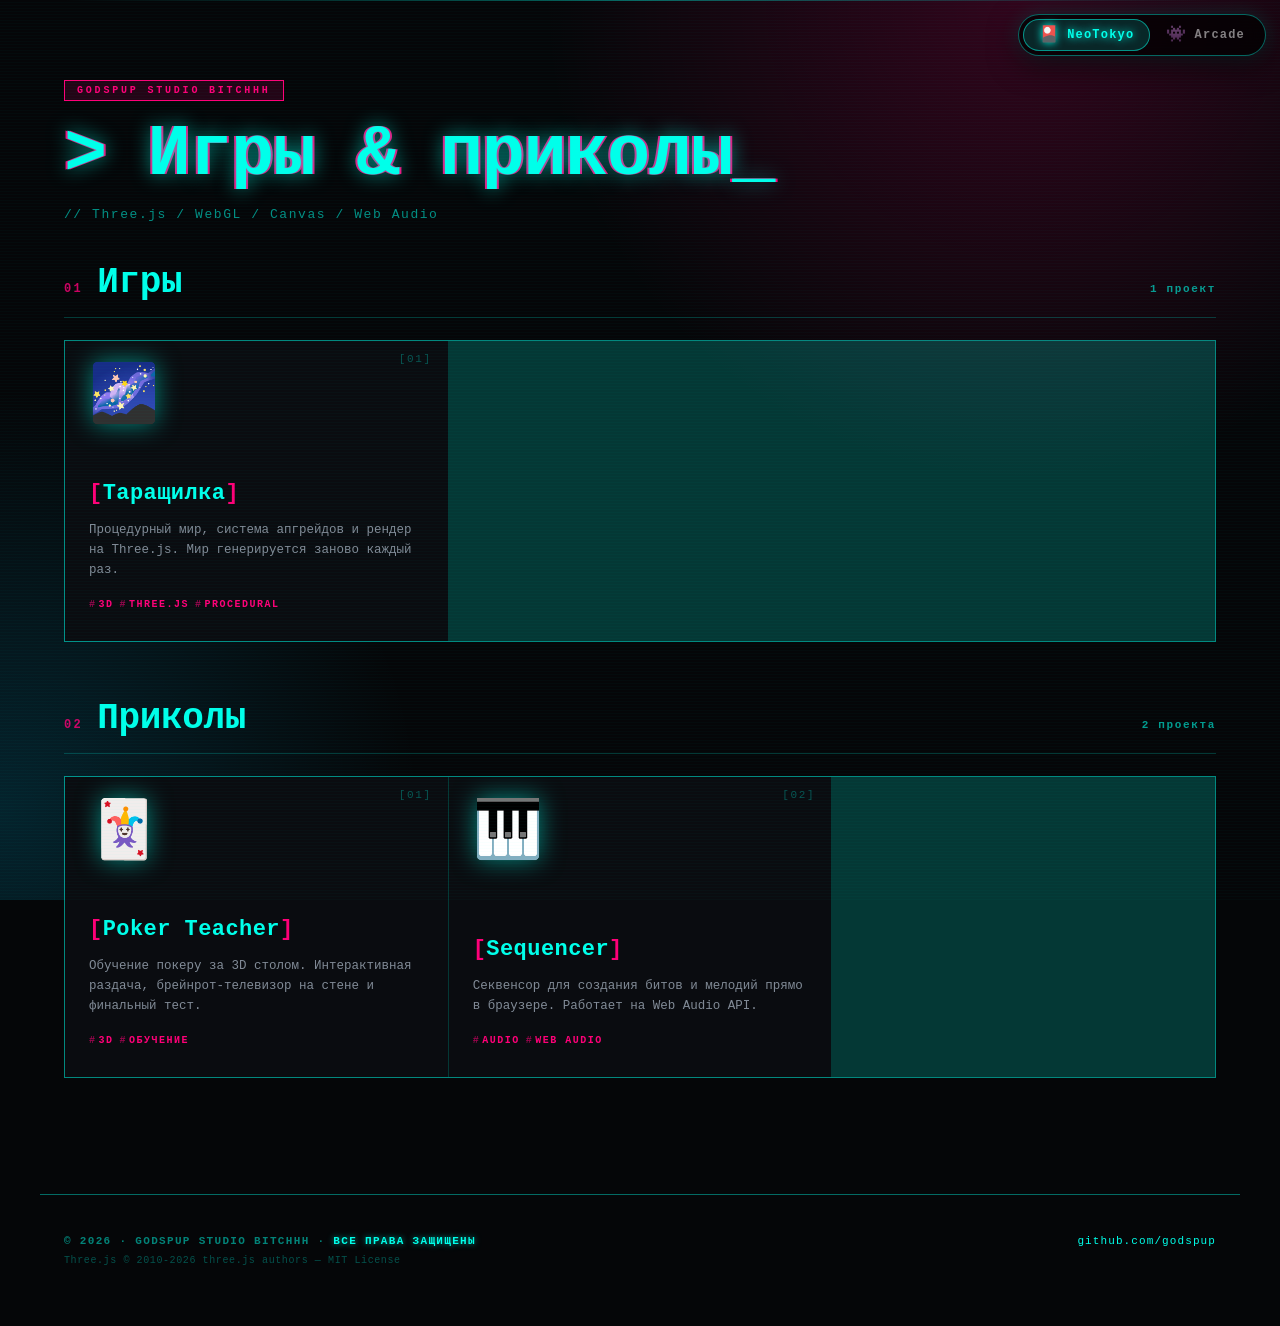
==== index.html @ 1c0fc73b "initial commit" ====
<!DOCTYPE html>
<html lang="ru" data-theme="neotokyo">
<head>
<meta charset="UTF-8">
<meta name="viewport" content="width=device-width,initial-scale=1,maximum-scale=1,user-scalable=no">
<title>godspup studio bitchhh</title>
<link rel="icon" href="data:image/svg+xml,<svg xmlns=%22http://www.w3.org/2000/svg%22 viewBox=%220 0 100 100%22><text y=%22.9em%22 font-size=%2290%22>🎴</text></svg>">
<style>
  *{margin:0;padding:0;box-sizing:border-box;-webkit-tap-highlight-color:transparent}

  :root{
    --nt-bg:#050608;
    --nt-fg:#d0e0f0;
    --nt-cyan:#00ffea;
    --nt-pink:#ff0078;
    --nt-card:#0a0c10;
    --nt-card-hi:#0e1018;
    --nt-line:rgba(0,255,234,.2);
    --nt-line-strong:rgba(0,255,234,.4);

    --arc-bg:#0a001a;
    --arc-fg:#ffffff;
    --arc-yellow:#ffdd00;
    --arc-pink:#ff0080;
    --arc-cyan:#00ffff;
    --arc-card:#0a001a;
  }

  html,body{
    min-height:100vh;
    overflow-x:hidden;
    font-family:'Courier New',Courier,monospace;
    transition:background .5s ease,color .5s ease;
  }

  /* ═══ THEME SWITCH ═══ */
  .theme-switch{
    position:fixed;
    top:14px;right:14px;
    z-index:9999;
    display:flex;
    gap:0;
    padding:4px;
    border-radius:100px;
    background:rgba(0,0,0,.75);
    backdrop-filter:blur(16px);
    -webkit-backdrop-filter:blur(16px);
    border:1px solid rgba(255,255,255,.15);
    box-shadow:0 8px 30px rgba(0,0,0,.5);
    transition:border-color .4s, box-shadow .4s;
  }
  [data-theme="neotokyo"] .theme-switch{
    border-color:rgba(0,255,234,.4);
    box-shadow:0 8px 30px rgba(0,0,0,.6),0 0 20px rgba(0,255,234,.15);
  }
  [data-theme="arcade"] .theme-switch{
    border-color:rgba(255,221,0,.5);
    box-shadow:0 8px 30px rgba(0,0,0,.6),0 0 20px rgba(255,221,0,.2);
  }
  .theme-opt{
    padding:8px 14px;
    background:transparent;
    border:none;
    border-radius:100px;
    color:rgba(255,255,255,.5);
    font-family:inherit;
    font-size:12px;
    font-weight:800;
    letter-spacing:.1em;
    cursor:pointer;
    display:flex;
    align-items:center;
    gap:7px;
    transition:all .25s;
    white-space:nowrap;
  }
  .theme-opt .ico{
    font-size:16px;line-height:1;
    display:inline-block;
    transition:transform .3s;
  }
  .theme-opt:hover .ico{transform:scale(1.2) rotate(-8deg)}
  .theme-opt .lbl{display:none}
  @media (min-width:520px){
    .theme-opt .lbl{display:inline}
    .theme-opt{padding:8px 16px}
  }
  .theme-opt:hover{color:#fff}
  [data-theme="neotokyo"] .theme-opt.active{
    background:rgba(0,255,234,.15);
    color:var(--nt-cyan);
    text-shadow:0 0 8px var(--nt-cyan);
    box-shadow:inset 0 0 0 1px rgba(0,255,234,.5);
  }
  [data-theme="arcade"] .theme-opt.active{
    background:rgba(255,221,0,.15);
    color:var(--arc-yellow);
    text-shadow:0 0 8px var(--arc-yellow);
    box-shadow:inset 0 0 0 1px rgba(255,221,0,.5);
  }

  /* ═══ DECORATIVE LAYERS ═══ */
  .scanlines{
    position:fixed;inset:0;pointer-events:none;z-index:100;
    opacity:0;transition:opacity .5s;
  }
  [data-theme="neotokyo"] .scanlines{
    opacity:1;
    background-image:repeating-linear-gradient(0deg,
      rgba(0,255,234,.025) 0, rgba(0,255,234,.025) 1px,
      transparent 1px, transparent 3px);
  }
  [data-theme="arcade"] .scanlines{
    opacity:1;
    background-image:repeating-linear-gradient(0deg,
      rgba(0,0,0,.28) 0, rgba(0,0,0,.28) 1px,
      transparent 1px, transparent 3px);
    mix-blend-mode:multiply;
  }
  .vignette{
    position:fixed;inset:0;pointer-events:none;z-index:99;
    opacity:0;transition:opacity .5s;
  }
  [data-theme="arcade"] .vignette{
    opacity:1;
    background:radial-gradient(ellipse at center,transparent 40%,rgba(0,0,0,.7) 100%);
  }

  /* ═══ BODY THEMES ═══ */
  [data-theme="neotokyo"] body{
    background:var(--nt-bg);
    color:var(--nt-fg);
    background-image:
      radial-gradient(circle 800px at 80% 0%, rgba(255,0,120,.18), transparent 60%),
      radial-gradient(circle 700px at 0% 90%, rgba(0,200,255,.15), transparent 60%);
    background-attachment:fixed;
  }
  [data-theme="arcade"] body{
    background:var(--arc-bg);
    color:var(--arc-fg);
    background-image:
      radial-gradient(circle 600px at 20% 10%, rgba(255,0,128,.25), transparent 55%),
      radial-gradient(circle 500px at 80% 80%, rgba(0,255,255,.2), transparent 55%);
    background-attachment:fixed;
  }

  /* ═══ HEADER ═══ */
  .site-header{
    padding:80px 24px 40px;
    max-width:1200px;
    margin:0 auto;
    position:relative;
    z-index:2;
  }

  .kicker{
    display:inline-block;
    padding:4px 12px;
    margin-bottom:18px;
    font-size:10px;
    letter-spacing:.28em;
    font-weight:900;
    text-transform:uppercase;
    transition:all .3s;
  }
  [data-theme="neotokyo"] .kicker{
    background:rgba(255,0,120,.12);
    border:1px solid var(--nt-pink);
    color:var(--nt-pink);
    animation:ntKickerPulse .4s linear infinite;
  }
  @keyframes ntKickerPulse{
    0%,100%{
      color:#ff0078;
      background:rgba(255,0,120,.12);
      border-color:#ff0078;
      box-shadow:0 0 6px rgba(255,0,120,.3), inset 0 0 4px rgba(255,0,120,.15);
      text-shadow:0 0 4px rgba(255,0,120,.6);
    }
    50%{
      color:#ff55bb;
      background:rgba(255,0,120,.28);
      border-color:#ff55bb;
      box-shadow:0 0 20px rgba(255,0,120,.8), 0 0 40px rgba(255,0,120,.4), inset 0 0 10px rgba(255,0,120,.5);
      text-shadow:0 0 12px rgba(255,0,120,1), 0 0 20px rgba(255,85,187,.8);
    }
  }
  [data-theme="arcade"] .kicker{
    background:var(--arc-pink);
    border:none;
    color:#fff;
    box-shadow:0 0 20px var(--arc-pink);
    animation:arcBlink 1s steps(2) infinite;
  }
  @keyframes arcBlink{50%{opacity:.35}}

  .site-title{
    font-family:'Courier New',Courier,monospace;
    font-weight:900;
    line-height:1;
    letter-spacing:-.02em;
    margin-bottom:16px;
    transition:all .4s;
  }
  [data-theme="neotokyo"] .site-title{
    font-size:clamp(34px,8vw,72px);
    color:var(--nt-cyan);
    text-shadow:
      0 0 20px rgba(0,255,234,.6),
      2px 0 0 var(--nt-pink),
      -2px 0 0 var(--nt-pink);
  }
  [data-theme="neotokyo"] .site-title::before{content:'> '}
  [data-theme="neotokyo"] .site-title::after{content:'_';animation:ntBlink .8s steps(1) infinite}
  @keyframes ntBlink{50%{opacity:0}}

  [data-theme="arcade"] .site-title{
    font-size:clamp(32px,8vw,68px);
    color:var(--arc-yellow);
    text-transform:uppercase;
    text-shadow:
      0 0 12px var(--arc-yellow),
      0 0 32px #ff6600,
      3px 3px 0 var(--arc-pink);
    letter-spacing:.01em;
  }

  .sub-nt, .sub-arc{
    font-size:13px;
    transition:opacity .3s;
  }
  .sub-nt{
    color:rgba(0,255,234,.55);
    letter-spacing:.12em;
  }
  .sub-nt::before{content:'// '}
  .sub-arc{
    display:inline-block;
    padding:6px 16px;
    background:var(--arc-pink);
    color:#fff;
    font-size:11px;
    font-weight:900;
    letter-spacing:.3em;
    text-transform:uppercase;
    box-shadow:0 0 20px var(--arc-pink);
    animation:arcBlink 1s steps(2) infinite;
  }
  [data-theme="neotokyo"] .sub-arc{display:none}
  [data-theme="arcade"] .sub-nt{display:none}

  [data-theme="arcade"] .site-header::before{
    content:'★ ★ ★';
    display:block;
    font-size:22px;
    color:var(--arc-yellow);
    letter-spacing:18px;
    margin-bottom:20px;
    text-shadow:0 0 20px var(--arc-yellow);
    animation:arcStars 3s ease-in-out infinite;
  }
  @keyframes arcStars{
    0%,100%{opacity:1}
    45%,55%{opacity:.65}
    50%{opacity:.3}
  }
  [data-theme="neotokyo"] .site-header::before{
    content:'';
    position:absolute;
    top:0;left:24px;right:24px;
    height:1px;
    background:linear-gradient(90deg,transparent,var(--nt-cyan),transparent);
    opacity:.4;
  }

  /* ═══ MAIN ═══ */
  .site-main{
    max-width:1200px;
    margin:0 auto;
    padding:0 24px 60px;
    position:relative;
    z-index:2;
  }

  /* ═══ SECTION HEAD ═══ */
  .games-section{
    margin-bottom:56px;
  }
  .section-head{
    display:flex;
    align-items:baseline;
    gap:14px;
    margin-bottom:22px;
    padding-bottom:14px;
    transition:border-color .4s;
  }
  [data-theme="neotokyo"] .section-head{
    border-bottom:1px solid var(--nt-line);
  }
  [data-theme="arcade"] .section-head{
    border-bottom:2px dashed rgba(255,221,0,.4);
  }
  .section-num{
    font-size:12px;
    font-weight:900;
    letter-spacing:.2em;
    transition:all .4s;
  }
  [data-theme="neotokyo"] .section-num{
    color:var(--nt-pink);
    opacity:.8;
  }
  [data-theme="arcade"] .section-num{
    color:var(--arc-cyan);
    text-shadow:0 0 6px var(--arc-cyan);
  }
  .section-title{
    font-family:'Courier New',monospace;
    font-size:clamp(22px,4.5vw,36px);
    font-weight:900;
    letter-spacing:-.01em;
    margin:0;
    transition:all .4s;
  }
  [data-theme="neotokyo"] .section-title{
    color:var(--nt-cyan);
  }
  [data-theme="arcade"] .section-title{
    color:var(--arc-yellow);
    text-transform:uppercase;
    text-shadow:0 0 8px var(--arc-yellow),2px 2px 0 var(--arc-pink);
  }
  .section-count{
    margin-left:auto;
    font-size:11px;
    font-weight:900;
    letter-spacing:.15em;
    opacity:.6;
    transition:all .4s;
  }
  [data-theme="neotokyo"] .section-count{color:var(--nt-cyan)}
  [data-theme="arcade"] .section-count{color:var(--arc-yellow)}

  /* ═══ GRID ═══ */
  .games-grid{
    display:grid;
    transition:gap .3s;
  }
  [data-theme="neotokyo"] .games-grid{
    grid-template-columns:repeat(auto-fill,minmax(320px,1fr));
    gap:1px;
    background:var(--nt-line);
    border:1px solid var(--nt-line-strong);
  }
  [data-theme="arcade"] .games-grid{
    grid-template-columns:repeat(auto-fill,minmax(300px,1fr));
    gap:22px;
  }

  /* ═══ GAME CARD ═══ */
  .game-card{
    text-decoration:none;
    color:inherit;
    display:block;
    position:relative;
    transition:all .3s;
    min-height:300px;
    overflow:hidden;
  }
  [data-theme="neotokyo"] .game-card{
    background:var(--nt-card);
    padding:0;
  }
  [data-theme="neotokyo"] .game-card:hover{
    background:var(--nt-card-hi);
  }

  [data-theme="arcade"] .game-card{
    padding:4px;
    background:linear-gradient(145deg,
      #ff0080,
      #00ffff,
      #ffdd00,
      #00ffff,
      #ff0080);
    border-radius:4px;
    box-shadow:
      0 0 30px rgba(255,0,128,.5),
      0 10px 30px rgba(0,0,0,.6);
    min-height:auto;
  }
  [data-theme="arcade"] .game-card:hover{
    animation:arcShake .3s infinite;
    box-shadow:
      0 0 50px rgba(255,0,128,.8),
      0 10px 40px rgba(0,0,0,.7);
  }
  @keyframes arcShake{
    0%,100%{transform:translate(0,0)}
    25%{transform:translate(-1px,1px)}
    50%{transform:translate(1px,-1px)}
    75%{transform:translate(-1px,-1px)}
  }

  .card-body{
    display:flex;
    flex-direction:column;
    gap:14px;
    min-height:300px;
    position:relative;
    overflow:hidden;
  }
  [data-theme="neotokyo"] .card-body{
    padding:28px 24px;
    background:transparent;
  }
  [data-theme="neotokyo"] .card-body::before{
    content:attr(data-num);
    position:absolute;
    top:12px;right:16px;
    font-size:11px;
    color:rgba(0,255,234,.3);
    letter-spacing:.15em;
  }
  [data-theme="neotokyo"] .card-body::after{
    content:'';
    position:absolute;
    bottom:0;left:0;
    height:2px;
    width:0;
    background:linear-gradient(90deg,var(--nt-cyan),var(--nt-pink));
    transition:width .4s cubic-bezier(.4,0,.2,1);
  }
  [data-theme="neotokyo"] .game-card:hover .card-body::after{
    width:100%;
  }

  [data-theme="arcade"] .card-body{
    padding:24px;
    background:var(--arc-card);
    border-radius:2px;
    min-height:280px;
  }
  [data-theme="arcade"] .card-body::before{
    content:'';
    position:absolute;
    top:0;left:0;right:0;
    height:2px;
    background:linear-gradient(90deg,transparent,var(--arc-yellow),transparent);
    animation:arcScan 3s linear infinite;
  }
  @keyframes arcScan{
    0%{transform:translateX(-100%)}
    100%{transform:translateX(100%)}
  }

  .card-emoji{
    font-size:56px;
    line-height:1;
    transition:all .3s;
  }
  [data-theme="neotokyo"] .card-emoji{
    filter:drop-shadow(0 0 12px rgba(0,255,234,.5));
  }
  [data-theme="neotokyo"] .game-card:hover .card-emoji{
    transform:scale(1.15) rotate(-6deg);
    filter:drop-shadow(0 0 22px rgba(0,255,234,.9));
  }
  [data-theme="arcade"] .card-emoji{
    filter:drop-shadow(0 0 15px #ff0080) drop-shadow(0 0 30px #ff0080);
  }
  [data-theme="arcade"] .game-card:hover .card-emoji{
    transform:scale(1.15) rotate(6deg);
  }

  .card-title{
    font-weight:900;
    line-height:1.1;
    letter-spacing:-.01em;
    margin-top:auto;
    transition:all .3s;
  }
  [data-theme="neotokyo"] .card-title{
    font-size:22px;
    color:var(--nt-cyan);
    letter-spacing:.02em;
  }
  [data-theme="neotokyo"] .card-title::before{content:'[';color:var(--nt-pink)}
  [data-theme="neotokyo"] .card-title::after{content:']';color:var(--nt-pink)}

  [data-theme="arcade"] .card-title{
    font-size:22px;
    color:var(--arc-yellow);
    text-transform:uppercase;
    letter-spacing:.03em;
    text-shadow:0 0 8px var(--arc-yellow),2px 2px 0 var(--arc-pink);
  }

  .card-desc{
    font-size:12.5px;
    line-height:1.6;
    transition:color .3s;
  }
  [data-theme="neotokyo"] .card-desc{
    color:rgba(208,224,240,.6);
  }
  [data-theme="arcade"] .card-desc{
    color:rgba(255,255,255,.75);
  }

  .card-tags{
    display:flex;
    gap:6px;
    flex-wrap:wrap;
    margin-top:2px;
  }
  .card-tag{
    font-size:10px;
    font-weight:700;
    letter-spacing:.12em;
    text-transform:uppercase;
    padding:3px 9px;
    transition:all .3s;
  }
  [data-theme="neotokyo"] .card-tag{
    color:var(--nt-pink);
    background:transparent;
    border:none;
    padding:3px 0;
    letter-spacing:.15em;
  }
  [data-theme="neotokyo"] .card-tag::before{content:'#';opacity:.6;margin-right:2px}

  [data-theme="arcade"] .card-tag{
    color:var(--arc-cyan);
    background:transparent;
    border:2px solid var(--arc-cyan);
    text-shadow:0 0 6px var(--arc-cyan);
    box-shadow:0 0 8px rgba(0,255,255,.4);
  }

  /* ═══ FOOTER ═══ */
  .site-footer{
    max-width:1200px;
    margin:0 auto;
    padding:40px 24px 60px;
    display:flex;
    justify-content:space-between;
    flex-wrap:wrap;
    gap:20px;
    font-size:11px;
    letter-spacing:.1em;
    position:relative;
    z-index:2;
    transition:all .4s;
  }
  .footer-left{
    display:flex;
    flex-direction:column;
    gap:8px;
  }
  .footer-copy{
    font-weight:800;
    text-transform:uppercase;
    letter-spacing:.12em;
  }
  .footer-copy strong{
    font-weight:900;
    transition:all .4s;
  }
  .footer-attrib{
    font-size:10px;
    letter-spacing:.06em;
    opacity:.6;
    text-transform:none;
    font-weight:400;
  }
  .footer-right a{
    text-decoration:none;
    transition:all .2s;
  }

  [data-theme="neotokyo"] .site-footer{
    border-top:1px solid var(--nt-line-strong);
    color:rgba(0,255,234,.5);
  }
  [data-theme="neotokyo"] .footer-copy strong{
    color:var(--nt-cyan);
    text-shadow:0 0 6px rgba(0,255,234,.6);
  }
  [data-theme="neotokyo"] .footer-right a{
    color:var(--nt-cyan);
  }
  [data-theme="neotokyo"] .footer-right a:hover{
    text-shadow:0 0 10px var(--nt-cyan);
  }

  [data-theme="arcade"] .site-footer{
    border-top:1px solid rgba(255,221,0,.3);
    color:rgba(255,255,255,.45);
    padding-bottom:80px;
    text-transform:uppercase;
    font-weight:700;
    letter-spacing:.15em;
  }
  [data-theme="arcade"] .footer-copy strong{
    color:var(--arc-yellow);
    text-shadow:0 0 8px var(--arc-yellow);
  }
  [data-theme="arcade"] .footer-attrib{
    text-transform:none;
    letter-spacing:.05em;
  }
  [data-theme="arcade"] .footer-right a{
    color:var(--arc-yellow);
    text-shadow:0 0 8px var(--arc-yellow);
  }

  /* ═══ RESPONSIVE ═══ */
  @media (max-width:520px){
    .site-header{padding:70px 18px 30px}
    .site-main{padding:0 18px 50px}
    .site-footer{padding:32px 18px 50px}
    [data-theme="arcade"] .site-header::before{font-size:18px;letter-spacing:14px}
    .card-emoji{font-size:48px}
    .card-title{font-size:20px}
    [data-theme="arcade"] .site-title{font-size:28px}
    [data-theme="neotokyo"] .site-title{font-size:30px}
  }
</style>
</head>
<body>

<div class="theme-switch" id="themeSwitch">
  <button class="theme-opt active" data-theme="neotokyo">
    <span class="ico">🎴</span><span class="lbl">NeoTokyo</span>
  </button>
  <button class="theme-opt" data-theme="arcade">
    <span class="ico">👾</span><span class="lbl">Arcade</span>
  </button>
</div>

<div class="scanlines"></div>
<div class="vignette"></div>

<header class="site-header">
  <div class="kicker">godspup studio bitchhh</div>
  <h1 class="site-title">Игры &amp; приколы</h1>
  <div class="sub-nt">Three.js / WebGL / Canvas / Web Audio</div>
  <div class="sub-arc">↯ insert coin ↯</div>
</header>

<main class="site-main">
  <section class="games-section">
    <div class="section-head">
      <span class="section-num">01</span>
      <h2 class="section-title">Игры</h2>
      <span class="section-count">1 проект</span>
    </div>
    <div class="games-grid" id="gamesGrid"></div>
  </section>

  <section class="games-section">
    <div class="section-head">
      <span class="section-num">02</span>
      <h2 class="section-title">Приколы</h2>
      <span class="section-count">2 проекта</span>
    </div>
    <div class="games-grid" id="pranksGrid"></div>
  </section>
</main>

<footer class="site-footer">
  <div class="footer-left">
    <div class="footer-copy">© 2026 · godspup studio bitchhh · <strong>Все права защищены</strong></div>
    <div class="footer-attrib">Three.js © 2010-2026 three.js authors — MIT License</div>
  </div>
  <div class="footer-right">
    <a href="https://github.com/godspup" target="_blank">github.com/godspup</a>
  </div>
</footer>

<script>
const GAMES_LIST = [
  {
    title: 'Таращилка',
    desc: 'Процедурный мир, система апгрейдов и рендер на Three.js. Мир генерируется заново каждый раз.',
    url: 'games/taraschilka/index.html',
    emoji: '🌌',
    tags: ['3D','Three.js','Procedural'],
  },
];

const PRANKS_LIST = [
  {
    title: 'Poker Teacher',
    desc: 'Обучение покеру за 3D столом. Интерактивная раздача, брейнрот-телевизор на стене и финальный тест.',
    url: 'lols/pokerteacher/pokerteacher.html',
    emoji: '🃏',
    tags: ['3D','Обучение'],
  },
  {
    title: 'Sequencer',
    desc: 'Секвенсор для создания битов и мелодий прямо в браузере. Работает на Web Audio API.',
    url: 'lols/sequencer/sequencer.html',
    emoji: '🎹',
    tags: ['Audio','Web Audio'],
  },
];

function renderCards(list){
  return list.map((g, i) => {
    const num = String(i + 1).padStart(2, '0');
    return `
      <a class="game-card" href="${g.url}">
        <div class="card-body" data-num="[${num}]">
          <div class="card-emoji">${g.emoji}</div>
          <div class="card-title">${g.title}</div>
          <div class="card-desc">${g.desc}</div>
          <div class="card-tags">
            ${g.tags.map(t => `<span class="card-tag">${t}</span>`).join('')}
          </div>
        </div>
      </a>
    `;
  }).join('');
}

document.getElementById('gamesGrid').innerHTML = renderCards(GAMES_LIST);
document.getElementById('pranksGrid').innerHTML = renderCards(PRANKS_LIST);

const root = document.documentElement;
const themeBtns = document.querySelectorAll('.theme-opt');
const favicon = document.querySelector('link[rel="icon"]');

const FAVICONS = {
  neotokyo: '🎴',
  arcade: '👾',
};

function setTheme(theme){
  root.setAttribute('data-theme', theme);
  themeBtns.forEach(b => b.classList.toggle('active', b.dataset.theme === theme));

  const ico = FAVICONS[theme] || '🎮';
  favicon.href = `data:image/svg+xml,<svg xmlns=%22http://www.w3.org/2000/svg%22 viewBox=%220 0 100 100%22><text y=%22.9em%22 font-size=%2290%22>${ico}</text></svg>`;

  let meta = document.querySelector('meta[name="theme-color"]');
  if (!meta){
    meta = document.createElement('meta');
    meta.name = 'theme-color';
    document.head.appendChild(meta);
  }
  meta.content = theme === 'arcade' ? '#0a001a' : '#050608';

  try { localStorage.setItem('hub-theme', theme); } catch(e){}
}

themeBtns.forEach(btn => {
  btn.addEventListener('click', () => setTheme(btn.dataset.theme));
});

try {
  const saved = localStorage.getItem('hub-theme');
  if (saved && FAVICONS[saved]) setTheme(saved);
  else setTheme('neotokyo');
} catch(e){
  setTheme('neotokyo');
}
</script>
</body>
</html>
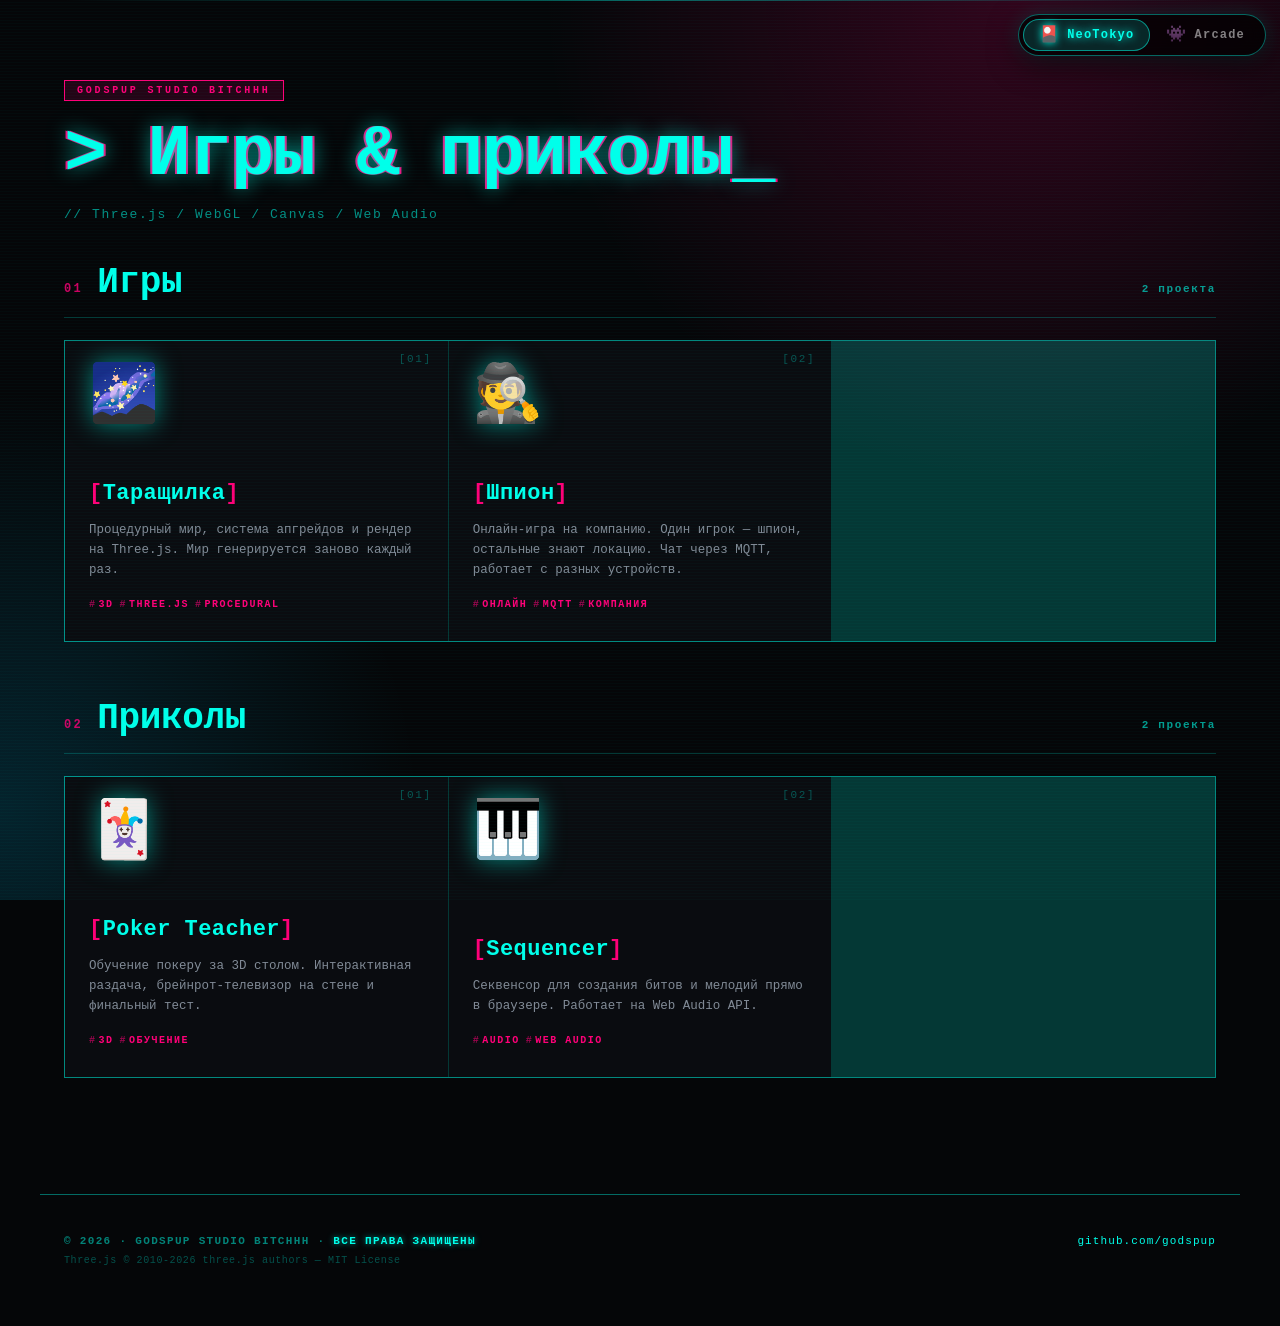
==== commit de07981d: "[STUDIO] шпион в хабе" ====
--- a/index.html
+++ b/index.html
@@ -655,7 +655,7 @@
     <div class="section-head">
       <span class="section-num">01</span>
       <h2 class="section-title">Игры</h2>
-      <span class="section-count">1 проект</span>
+      <span class="section-count">2 проекта</span>
     </div>
     <div class="games-grid" id="gamesGrid"></div>
   </section>
@@ -688,6 +688,13 @@
     url: 'games/taraschilka/index.html',
     emoji: '🌌',
     tags: ['3D','Three.js','Procedural'],
+  },
+  {
+    title: 'Шпион',
+    desc: 'Онлайн-игра на компанию. Один игрок — шпион, остальные знают локацию. Чат через MQTT, работает с разных устройств.',
+    url: 'games/spygame/spygame.html',
+    emoji: '🕵️',
+    tags: ['Онлайн','MQTT','Компания'],
   },
 ];
 
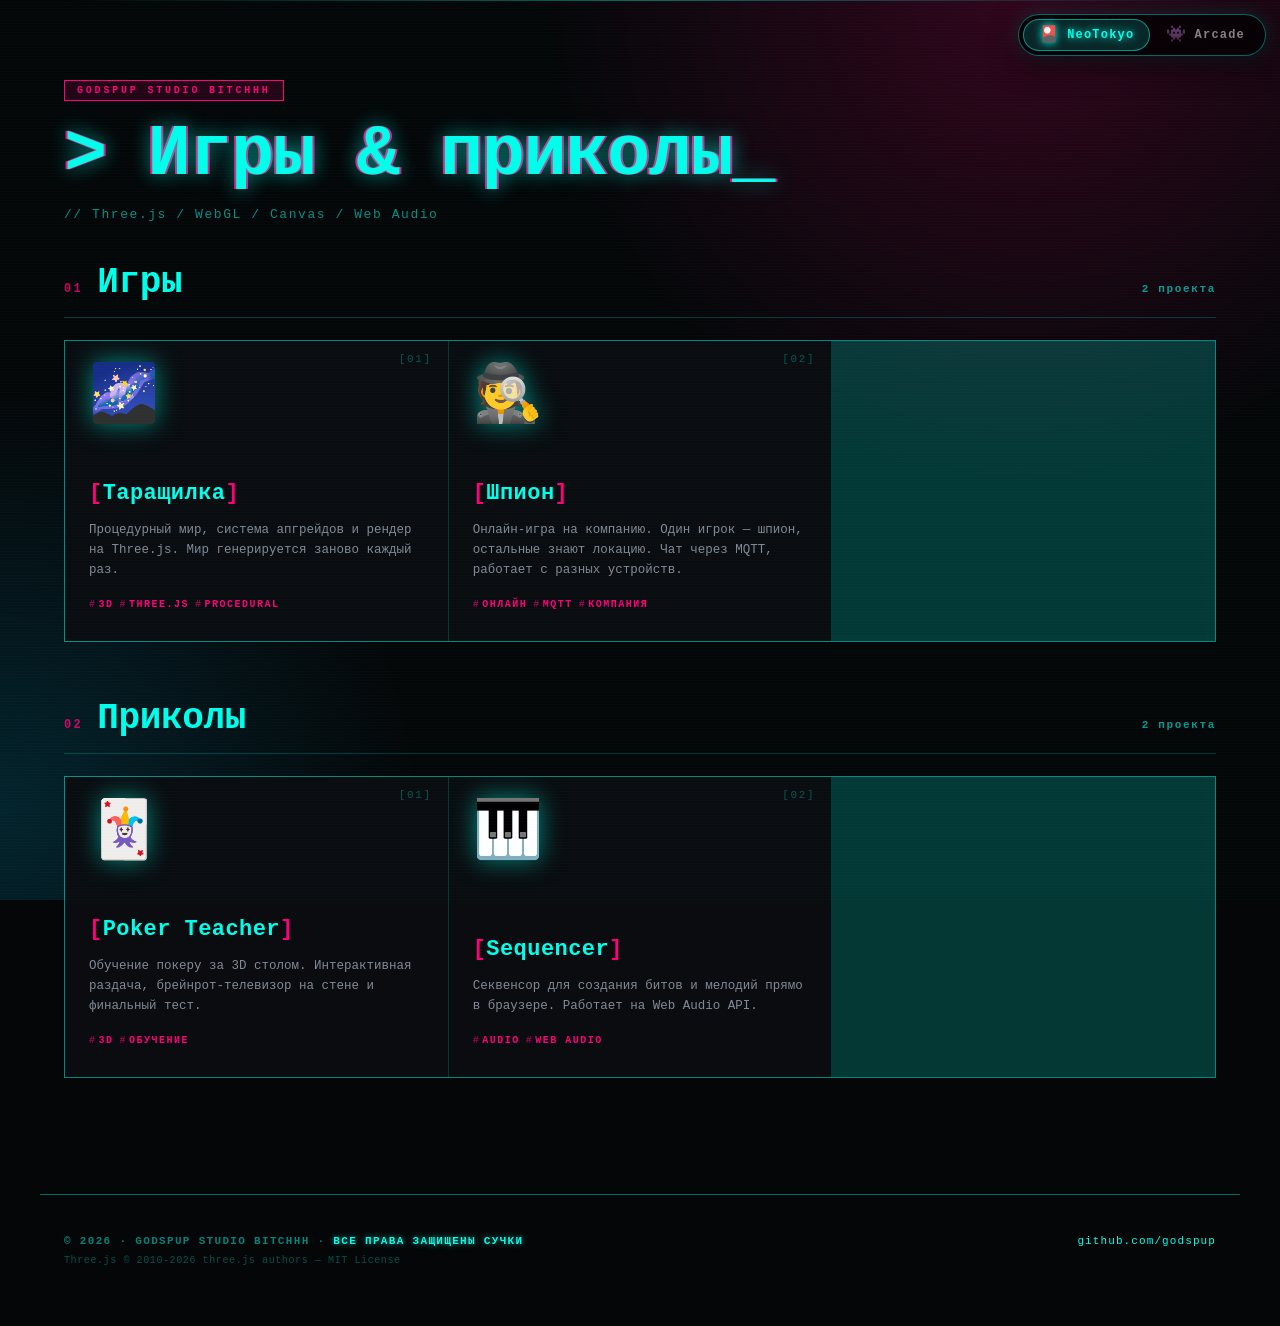
==== commit 7734b42a: "[STUDIO] все права защищены сучки" ====
--- a/index.html
+++ b/index.html
@@ -672,7 +672,7 @@
 
 <footer class="site-footer">
   <div class="footer-left">
-    <div class="footer-copy">© 2026 · godspup studio bitchhh · <strong>Все права защищены</strong></div>
+    <div class="footer-copy">© 2026 · godspup studio bitchhh · <strong>Все права защищены сучки</strong></div>
     <div class="footer-attrib">Three.js © 2010-2026 three.js authors — MIT License</div>
   </div>
   <div class="footer-right">
